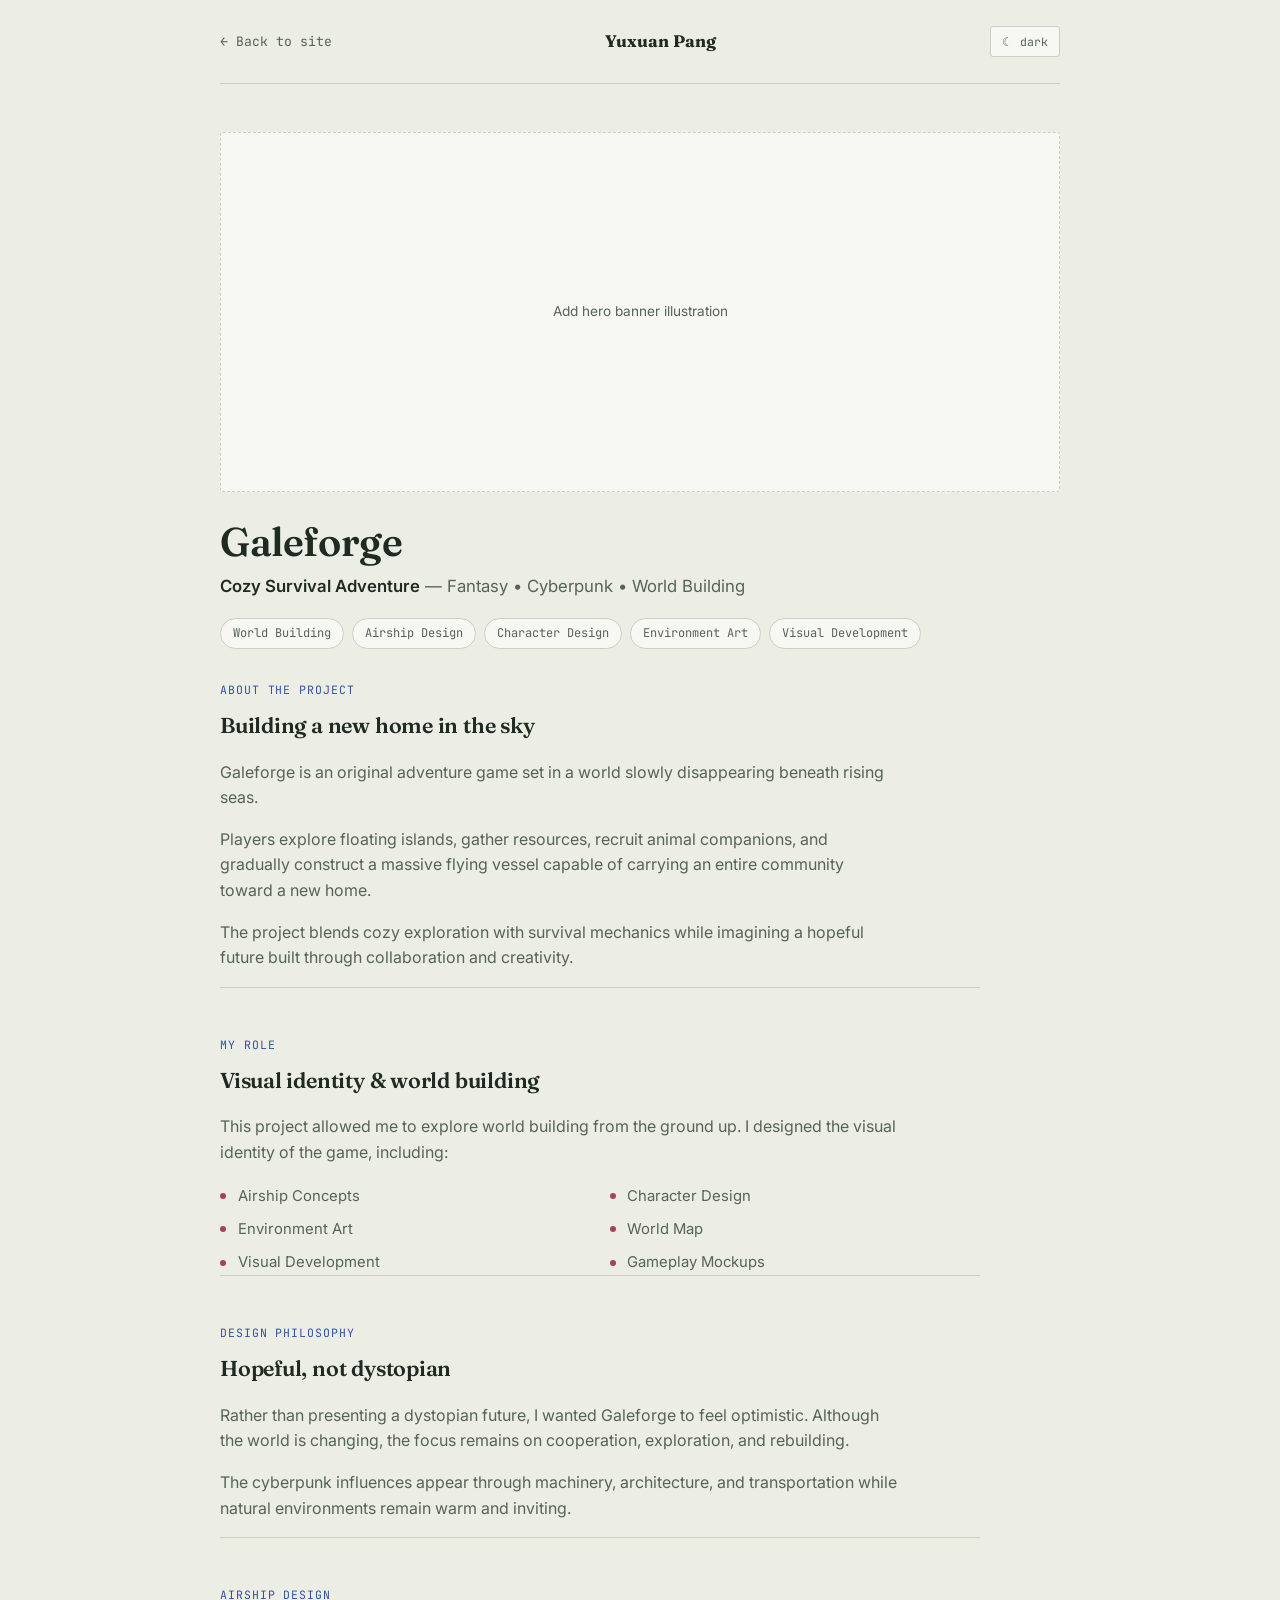
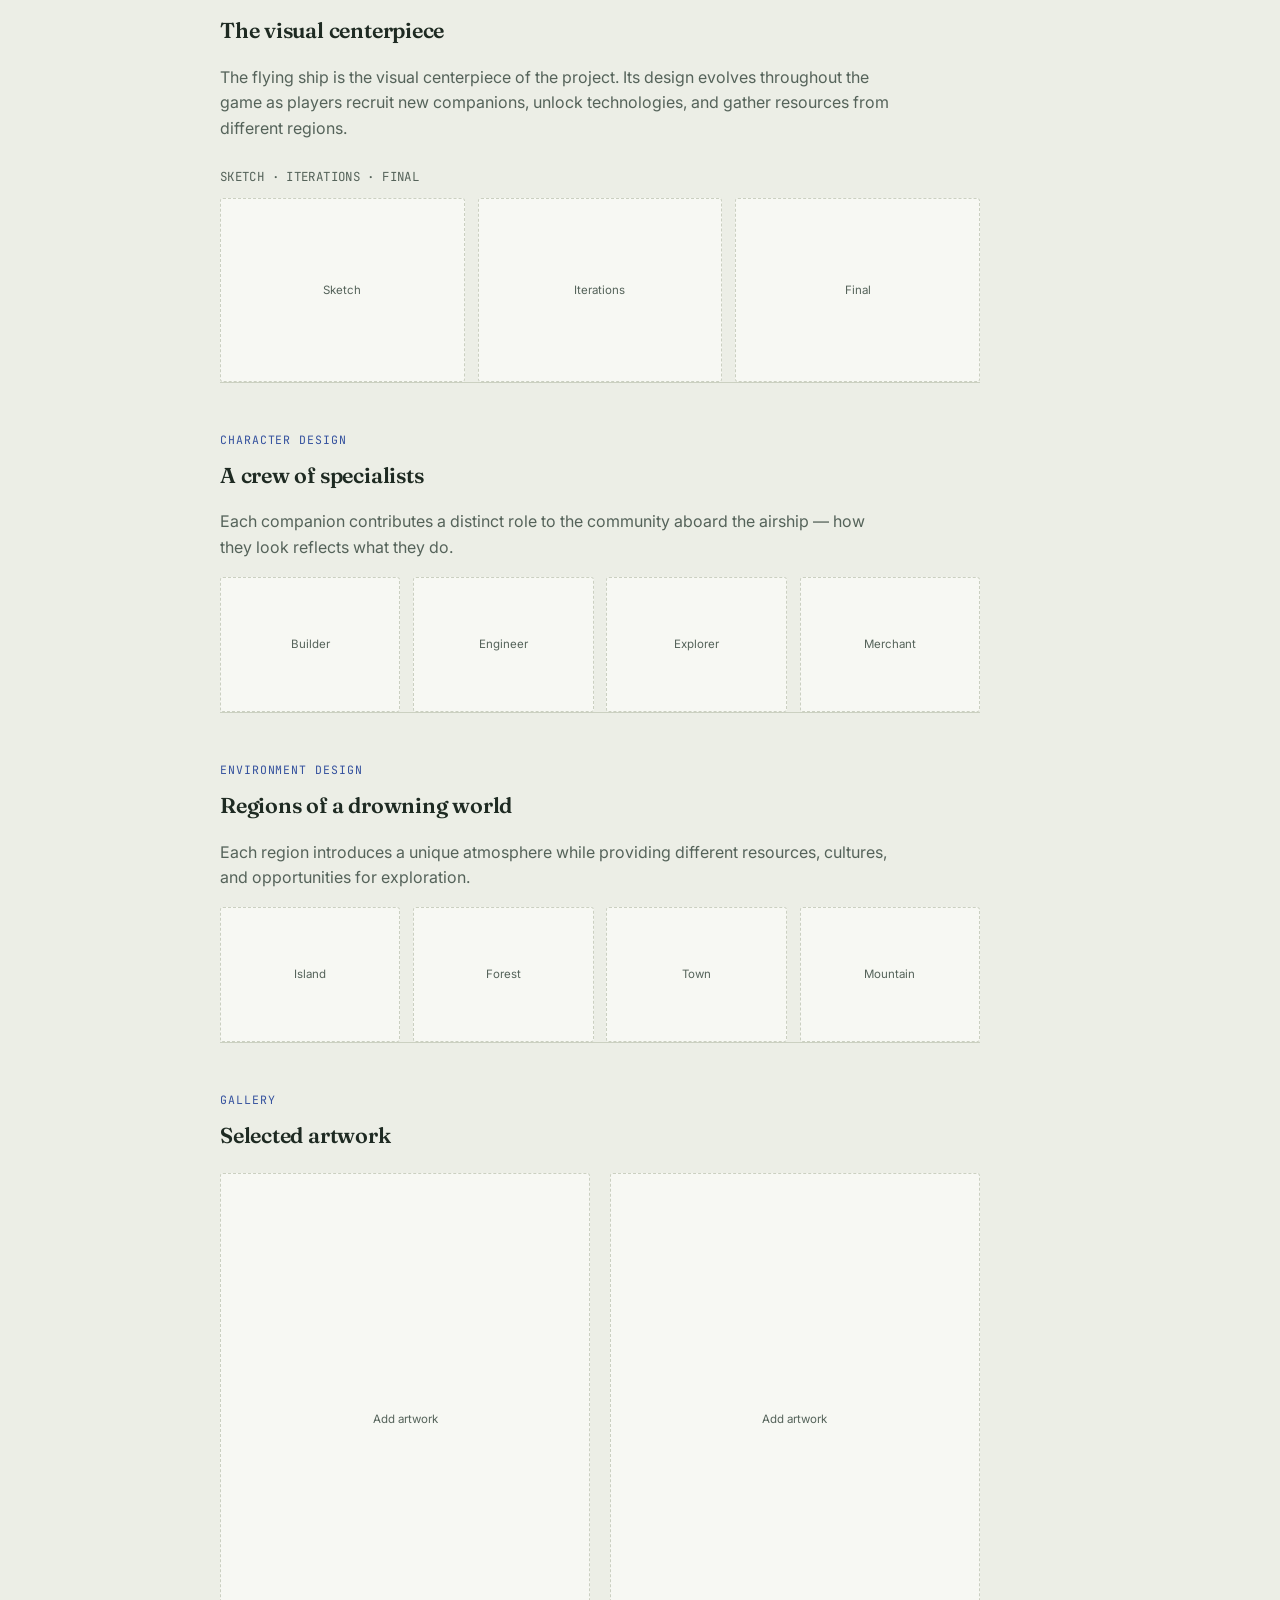
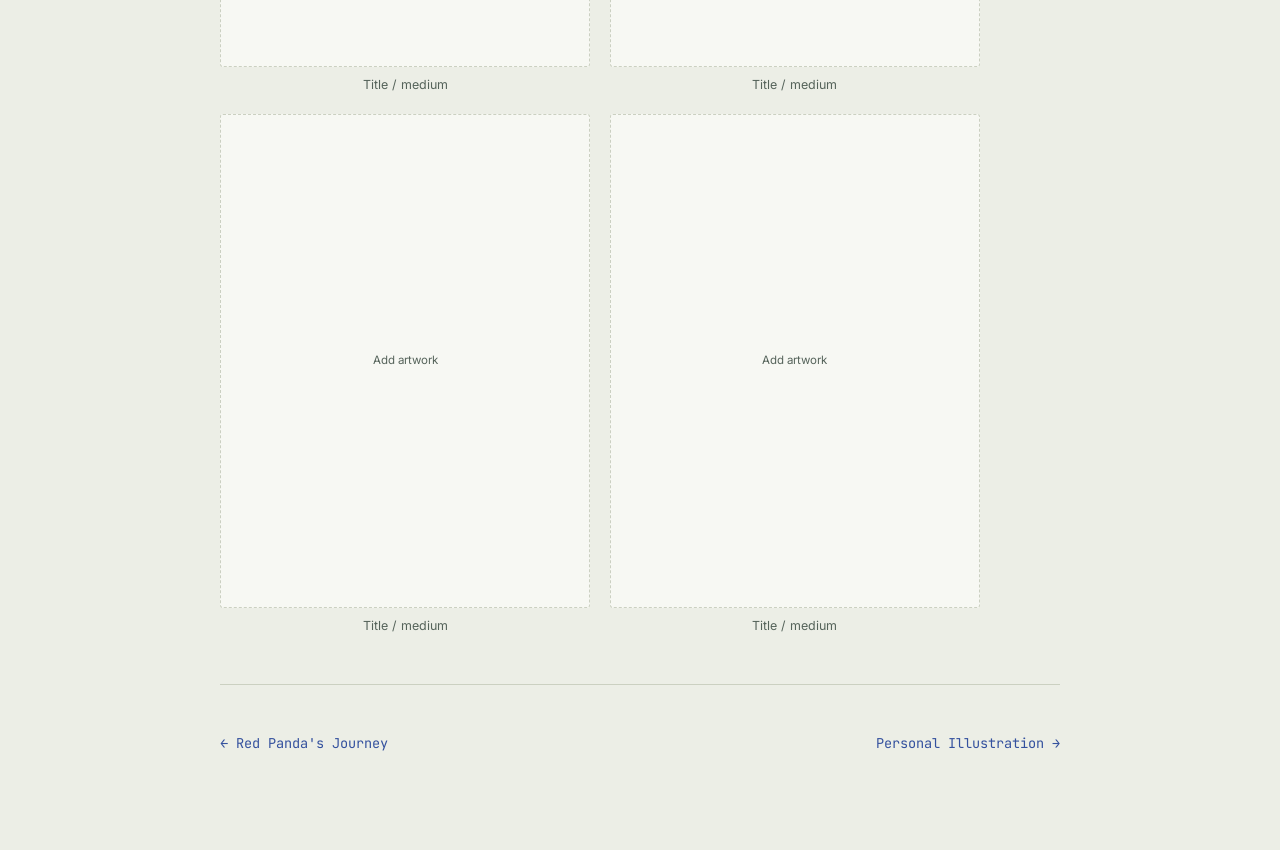
==== portforlio/galeforge.html @ 60095f33 "port" ====
<!DOCTYPE html>
<html lang="en" data-theme="light">
<head>
<meta charset="UTF-8">
<meta name="viewport" content="width=device-width, initial-scale=1.0">
<title>Galeforge — Yuxuan Pang</title>
<meta name="description" content="World building, airship design, and character design for the cozy survival adventure Galeforge.">
<link rel="stylesheet" href="../css/style.css">
<link rel="stylesheet" href="../css/project.css">
</head>
<body>

<div class="project-page">

  <div class="project-topbar">
    <a class="back-link" href="../index.html#illustration">&larr; Back to site</a>
    <span class="name">Yuxuan Pang</span>
    <button class="theme-toggle" id="theme-toggle" aria-label="Toggle color theme">☾ dark</button>
  </div>

  <div class="project-hero-banner">Add hero banner illustration</div>

  <div class="project-hero-title">
    <h1>Galeforge</h1>
    <p class="subtitle"><strong>Cozy Survival Adventure</strong> — Fantasy • Cyberpunk • World Building</p>
    <div class="pill-row">
      <span>World Building</span>
      <span>Airship Design</span>
      <span>Character Design</span>
      <span>Environment Art</span>
      <span>Visual Development</span>
    </div>
  </div>

  <!-- SECTION 1: About -->
  <section class="project-section">
    <span class="eyebrow">About the project</span>
    <h2>Building a new home in the sky</h2>
    <p>Galeforge is an original adventure game set in a world slowly disappearing beneath rising seas.</p>
    <p>Players explore floating islands, gather resources, recruit animal companions, and gradually construct a
      massive flying vessel capable of carrying an entire community toward a new home.</p>
    <p>The project blends cozy exploration with survival mechanics while imagining a hopeful future built through
      collaboration and creativity.</p>
  </section>

  <!-- SECTION 2: My Role -->
  <section class="project-section">
    <span class="eyebrow">My role</span>
    <h2>Visual identity &amp; world building</h2>
    <p>This project allowed me to explore world building from the ground up. I designed the visual identity of
      the game, including:</p>
    <ul class="role-list">
      <li>Airship Concepts</li>
      <li>Character Design</li>
      <li>Environment Art</li>
      <li>World Map</li>
      <li>Visual Development</li>
      <li>Gameplay Mockups</li>
    </ul>
  </section>

  <!-- SECTION 3: Design Philosophy -->
  <section class="project-section">
    <span class="eyebrow">Design philosophy</span>
    <h2>Hopeful, not dystopian</h2>
    <p>Rather than presenting a dystopian future, I wanted Galeforge to feel optimistic. Although the world is
      changing, the focus remains on cooperation, exploration, and rebuilding.</p>
    <p>The cyberpunk influences appear through machinery, architecture, and transportation while natural
      environments remain warm and inviting.</p>
  </section>

  <!-- SECTION 4: Airship Design -->
  <section class="project-section">
    <span class="eyebrow">Airship design</span>
    <h2>The visual centerpiece</h2>
    <p>The flying ship is the visual centerpiece of the project. Its design evolves throughout the game as
      players recruit new companions, unlock technologies, and gather resources from different regions.</p>
    <div class="show-group">
      <span class="show-group-label mono">Sketch · Iterations · Final</span>
      <div class="show-grid cols-3">
        <div class="show-tile">Sketch</div>
        <div class="show-tile">Iterations</div>
        <div class="show-tile">Final</div>
      </div>
    </div>
  </section>

  <!-- SECTION 5: Character Design -->
  <section class="project-section">
    <span class="eyebrow">Character design</span>
    <h2>A crew of specialists</h2>
    <p>Each companion contributes a distinct role to the community aboard the airship — how they look reflects
      what they do.</p>
    <div class="show-grid cols-4">
      <div class="show-tile">Builder</div>
      <div class="show-tile">Engineer</div>
      <div class="show-tile">Explorer</div>
      <div class="show-tile">Merchant</div>
    </div>
  </section>

  <!-- SECTION 6: Environment Design -->
  <section class="project-section">
    <span class="eyebrow">Environment design</span>
    <h2>Regions of a drowning world</h2>
    <p>Each region introduces a unique atmosphere while providing different resources, cultures, and
      opportunities for exploration.</p>
    <div class="show-grid cols-4">
      <div class="show-tile">Island</div>
      <div class="show-tile">Forest</div>
      <div class="show-tile">Town</div>
      <div class="show-tile">Mountain</div>
    </div>
  </section>

  <!-- SECTION 7: Gallery -->
  <section class="project-section">
    <span class="eyebrow">Gallery</span>
    <h2>Selected artwork</h2>
    <div class="gallery-large">
      <figure><div class="show-tile">Add artwork</div><figcaption>Title / medium</figcaption></figure>
      <figure><div class="show-tile">Add artwork</div><figcaption>Title / medium</figcaption></figure>
      <figure><div class="show-tile">Add artwork</div><figcaption>Title / medium</figcaption></figure>
      <figure><div class="show-tile">Add artwork</div><figcaption>Title / medium</figcaption></figure>
    </div>
  </section>

  <div class="project-footer-nav">
    <a href="red-pandas-journey.html">&larr; Red Panda's Journey</a>
    <a href="personal-art.html">Personal Illustration &rarr;</a>
  </div>

</div>

<script src="../js/project.js"></script>
</body>
</html>
---- css/style.css ----
/* =========================================================
   Yuxuan Pang — personal site
   Design: stone/paper palette, indigo (research) + raspberry
   (creative) dual accent, Fraunces display / Inter body / 
   JetBrains Mono utility.
   ========================================================= */

@import url("https://fonts.googleapis.com/css2?family=Fraunces:opsz,wght@9..144,400;9..144,500;9..144,600;9..144,700&family=Inter:wght@400;500;600&family=JetBrains+Mono:wght@400;500&display=swap");

:root {
  --bg: #eceee6;
  --paper: #f7f8f3;
  --line: #cbd0c1;
  --ink: #1e2a22;
  --ink-soft: #55635a;
  --accent-research: #34519e;
  --accent-creative: #a83f5b;
  --radius: 3px;
  --sidebar-w: 250px;
  --maxw: 760px;
}

[data-theme="dark"] {
  --bg: #14181f;
  --paper: #1a1f26;
  --line: #2c3239;
  --ink: #e9ebe3;
  --ink-soft: #a3ab9f;
  --accent-research: #7c97de;
  --accent-creative: #e68ca3;
}

* {
  box-sizing: border-box;
}

html {
  scroll-behavior: smooth;
}

body {
  margin: 0;
  background: var(--bg);
  color: var(--ink);
  font-family:
    "Inter",
    -apple-system,
    BlinkMacSystemFont,
    sans-serif;
  font-size: 16px;
  line-height: 1.6;
  -webkit-font-smoothing: antialiased;
}

h1,
h2,
h3 {
  font-family: "Fraunces", Georgia, serif;
  font-weight: 600;
  letter-spacing: -0.01em;
  color: var(--ink);
  margin: 0 0 0.4em;
}

a {
  color: var(--accent-research);
  text-decoration: none;
}
a:hover {
  text-decoration: underline;
}
a:focus-visible,
button:focus-visible {
  outline: 2px solid var(--accent-research);
  outline-offset: 2px;
}

.mono {
  font-family: "JetBrains Mono", monospace;
  font-size: 0.78rem;
  letter-spacing: 0.03em;
  text-transform: uppercase;
  color: var(--ink-soft);
}

/* ---------- layout shell ---------- */
.shell {
  display: flex;
  min-height: 100vh;
  max-width: 1200px;
  margin: 0 auto;
}

.sidebar {
  width: var(--sidebar-w);
  flex-shrink: 0;
  padding: 3rem 1.75rem;
  position: sticky;
  top: 0;
  height: 100vh;
  display: flex;
  flex-direction: column;
  justify-content: space-between;
  border-right: 1px solid var(--line);
}

.sidebar-top .name {
  font-family: "Fraunces", serif;
  font-size: 1.35rem;
  font-weight: 700;
  margin-bottom: 0.15rem;
}

.sidebar-top .role {
  font-size: 0.85rem;
  color: var(--ink-soft);
  margin-bottom: 2.2rem;
}

.sidebar nav {
  display: flex;
  flex-direction: column;
  gap: 0.65rem;
}

.sidebar nav a {
  color: var(--ink-soft);
  font-size: 0.92rem;
  padding: 0.15rem 0;
  border-left: 2px solid transparent;
  padding-left: 0.7rem;
  transition:
    color 0.15s,
    border-color 0.15s;
}

.sidebar nav a:hover,
.sidebar nav a.active {
  color: var(--ink);
  border-left-color: var(--accent-research);
  text-decoration: none;
}

.sidebar-bottom {
  display: flex;
  flex-direction: column;
  gap: 0.9rem;
}

.theme-toggle {
  background: var(--paper);
  border: 1px solid var(--line);
  color: var(--ink-soft);
  font-family: "JetBrains Mono", monospace;
  font-size: 0.72rem;
  padding: 0.45rem 0.7rem;
  border-radius: var(--radius);
  cursor: pointer;
  width: fit-content;
}
.theme-toggle:hover {
  color: var(--ink);
  border-color: var(--ink-soft);
}

.socials {
  display: flex;
  gap: 0.9rem;
  font-size: 0.8rem;
}

/* ---------- main content ---------- */
main {
  flex: 1;
  min-width: 0;
  padding: 3rem 3rem 6rem;
}

section {
  max-width: var(--maxw);
  padding-top: 3.5rem;
  scroll-margin-top: 2rem;
}
section:first-of-type {
  padding-top: 0;
}

.eyebrow {
  font-family: "JetBrains Mono", monospace;
  font-size: 0.72rem;
  letter-spacing: 0.08em;
  text-transform: uppercase;
  color: var(--accent-research);
  margin-bottom: 0.6rem;
  display: block;
}
section#illustration .eyebrow,
section#projects .eyebrow {
  color: var(--accent-creative);
}

h2 {
  font-size: 1.5rem;
  margin-bottom: 1rem;
}

p {
  color: var(--ink-soft);
  margin: 0 0 1rem;
}

hr.divider {
  border: none;
  border-top: 1px solid var(--line);
  margin: 0 0 3rem;
}

/* ---------- hero ---------- */
.hero {
  display: flex;
  align-items: center;
  gap: 2.5rem;
  padding-bottom: 2.5rem;
}

.hero-text h1 {
  font-size: 2.3rem;
  line-height: 1.15;
  margin-bottom: 0.7rem;
}

.hero-text .lede {
  font-size: 1.05rem;
  max-width: 46ch;
}

.hero-cta {
  display: flex;
  gap: 0.8rem;
  margin-top: 1.4rem;
  flex-wrap: wrap;
}

.btn {
  font-family: "JetBrains Mono", monospace;
  font-size: 0.8rem;
  padding: 0.6rem 1rem;
  border-radius: var(--radius);
  border: 1px solid var(--line);
  color: var(--ink);
  background: var(--paper);
  transition:
    border-color 0.15s,
    transform 0.15s;
}
.btn:hover {
  border-color: var(--accent-research);
  text-decoration: none;
  transform: translateY(-1px);
}
.btn.primary {
  background: var(--ink);
  color: var(--bg);
  border-color: var(--ink);
}
.btn.primary:hover {
  background: var(--accent-research);
  border-color: var(--accent-research);
}

.morph-wrap {
  flex-shrink: 0;
  width: 160px;
  height: 160px;
}
.morph-wrap svg {
  width: 100%;
  height: 100%;
}

/* ---------- timeline (experience) ---------- */
.timeline-item {
  display: grid;
  grid-template-columns: 130px 1fr;
  gap: 1.2rem;
  margin-bottom: 1.8rem;
}
.timeline-item .when {
  font-family: "JetBrains Mono", monospace;
  font-size: 0.72rem;
  color: var(--ink-soft);
  padding-top: 0.2rem;
}
.timeline-item h3 {
  font-size: 1.02rem;
  margin-bottom: 0.15rem;
}
.timeline-item .org {
  font-size: 0.88rem;
  color: var(--accent-research);
  margin-bottom: 0.5rem;
  display: block;
}
.timeline-item ul {
  margin: 0;
  padding-left: 1.1rem;
  color: var(--ink-soft);
  font-size: 0.93rem;
}
.timeline-item li {
  margin-bottom: 0.3rem;
}

@media (max-width: 640px) {
  .timeline-item {
    grid-template-columns: 1fr;
    gap: 0.2rem;
  }
}

/* ---------- cards (research / projects) ---------- */
.card {
  background: var(--paper);
  border: 1px solid var(--line);
  border-radius: var(--radius);
  padding: 1.5rem 1.6rem;
  margin-bottom: 1.5rem;
}
.card h3 {
  font-size: 1.08rem;
  margin-bottom: 0.2rem;
}
.card .tag-row {
  margin-bottom: 0.7rem;
}
.card .tag-row .mono {
  margin-right: 0.6rem;
}
.card ul {
  margin: 0.6rem 0 0;
  padding-left: 1.1rem;
  color: var(--ink-soft);
  font-size: 0.93rem;
}
.card li {
  margin-bottom: 0.3rem;
}
.card .media-slot {
  margin-top: 1rem;
  border: 1px dashed var(--line);
  border-radius: var(--radius);
  padding: 1.4rem;
  text-align: center;
  color: var(--ink-soft);
  font-size: 0.82rem;
  background: var(--bg);
}

/* ---------- illustration gallery ---------- */
.gallery {
  display: grid;
  grid-template-columns: repeat(3, 1fr);
  gap: 0.9rem;
}
.gallery-tile {
  aspect-ratio: 1;
  border: 1px dashed var(--line);
  border-radius: var(--radius);
  display: flex;
  align-items: center;
  justify-content: center;
  color: var(--ink-soft);
  font-size: 0.72rem;
  text-align: center;
  padding: 0.6rem;
  background: var(--paper);
}
@media (max-width: 640px) {
  .gallery {
    grid-template-columns: repeat(2, 1fr);
  }
}

/* ---------- skills ---------- */
.skill-group {
  margin-bottom: 1.2rem;
}
.skill-group .mono {
  display: block;
  margin-bottom: 0.5rem;
}
.tag-list {
  display: flex;
  flex-wrap: wrap;
  gap: 0.5rem;
}
.tag-list span {
  font-size: 0.82rem;
  padding: 0.3rem 0.65rem;
  border: 1px solid var(--line);
  border-radius: 20px;
  color: var(--ink-soft);
}

/* ---------- footer / contact ---------- */
footer.contact {
  border-top: 1px solid var(--line);
  margin-top: 4rem;
  padding-top: 2rem;
  font-size: 0.85rem;
  color: var(--ink-soft);
}
footer.contact a {
  color: var(--ink);
}

/* ---------- mobile topbar ---------- */
.topbar {
  display: none;
}

@media (max-width: 900px) {
  .shell {
    flex-direction: column;
  }
  .sidebar {
    position: static;
    height: auto;
    width: 100%;
    border-right: none;
    border-bottom: 1px solid var(--line);
    flex-direction: row;
    align-items: center;
    justify-content: space-between;
    padding: 1.2rem 1.5rem;
  }
  .sidebar-top {
    display: flex;
    align-items: center;
    gap: 1rem;
  }
  .sidebar-top .role {
    display: none;
  }
  .sidebar nav {
    flex-direction: row;
    gap: 1rem;
    overflow-x: auto;
    -webkit-overflow-scrolling: touch;
  }
  .sidebar nav a {
    padding-left: 0;
    border-left: none;
    border-bottom: 2px solid transparent;
    white-space: nowrap;
  }
  .sidebar nav a:hover,
  .sidebar nav a.active {
    border-left-color: transparent;
    border-bottom-color: var(--accent-research);
  }
  .sidebar-bottom {
    flex-direction: row;
    align-items: center;
  }
  main {
    padding: 2rem 1.4rem 4rem;
  }
  .hero {
    flex-direction: column-reverse;
    text-align: left;
  }
  .gallery {
    grid-template-columns: repeat(2, 1fr);
  }
}

.watch-link {
  display: inline-flex;
  align-items: center;
  gap: 0.55rem;
  margin-top: 0.9rem;
  font-family: "JetBrains Mono", monospace;
  font-size: 0.82rem;
  color: var(--ink);
  padding: 0.55rem 0.95rem;
  border: 1px solid var(--line);
  border-radius: var(--radius);
  background: var(--bg);
  transition:
    border-color 0.15s,
    transform 0.15s;
}
.watch-link:hover {
  border-color: var(--accent-creative);
  text-decoration: none;
  transform: translateY(-1px);
}
.watch-icon {
  display: inline-flex;
  align-items: center;
  justify-content: center;
  width: 1.3em;
  height: 1.3em;
  border-radius: 50%;
  background: var(--accent-creative);
  color: var(--paper);
  font-size: 0.65em;
  padding-left: 1px;
}

.morph-group {
  margin-top: 1.4rem;
  padding-top: 1.1rem;
  border-top: 1px dashed var(--line);
}
.morph-group:first-of-type {
  border-top: none;
  margin-top: 1.6rem;
}
.morph-label {
  display: block;
  margin-bottom: 0.6rem;
}
.morph-grid {
  display: grid;
  grid-template-columns: repeat(4, 1fr);
  gap: 0.6rem;
  min-width: 0;
}
.morph-grid video {
  display: block;
  width: 100%;
  max-width: 100%;
  min-width: 0;
  aspect-ratio: 1;
  object-fit: cover;
  background: var(--bg);
  border: 1px solid var(--line);
  border-radius: var(--radius);
}
@media (max-width: 640px) {
  .morph-grid {
    grid-template-columns: repeat(2, 1fr);
  }
}

.repo-link {
  display: inline-flex;
  align-items: center;
  gap: 0.55rem;
  margin: 0.9rem 0 0.4rem;
  font-family: "JetBrains Mono", monospace;
  font-size: 0.82rem;
  color: var(--ink);
  padding: 0.55rem 0.95rem;
  border: 1px solid var(--line);
  border-radius: var(--radius);
  background: var(--bg);
  transition:
    border-color 0.15s,
    transform 0.15s;
}
.repo-link:hover {
  border-color: var(--accent-research);
  text-decoration: none;
  transform: translateY(-1px);
}
.repo-icon {
  display: inline-flex;
  align-items: center;
  justify-content: center;
  width: 1.3em;
  height: 1.3em;
  border-radius: 50%;
  background: var(--accent-research);
  color: var(--paper);
  font-size: 0.7em;
}
---- css/project.css ----
/* =========================================================
   Project sub-page styles (Illustration → individual projects)
   Extends style.css — include both on these pages.
   ========================================================= */

.project-page {
  max-width: 920px;
  margin: 0 auto;
  padding: 0 2.5rem 6rem;
}

/* ---------- topbar ---------- */
.project-topbar {
  display: flex;
  align-items: center;
  justify-content: space-between;
  padding: 1.6rem 0;
  border-bottom: 1px solid var(--line);
  margin-bottom: 3rem;
}
.project-topbar .back-link {
  font-family: "JetBrains Mono", monospace;
  font-size: 0.82rem;
  color: var(--ink-soft);
}
.project-topbar .back-link:hover {
  color: var(--ink);
  text-decoration: none;
}
.project-topbar .name {
  font-family: "Fraunces", serif;
  font-weight: 700;
  font-size: 1.05rem;
  color: var(--ink);
}

/* ---------- hero ---------- */
.project-hero-banner {
  aspect-ratio: 21/9;
  border: 1px dashed var(--line);
  border-radius: var(--radius);
  background: var(--paper);
  display: flex;
  align-items: center;
  justify-content: center;
  color: var(--ink-soft);
  font-size: 0.85rem;
  text-align: center;
  padding: 1rem;
  margin-bottom: 1.8rem;
  overflow: hidden;
}
.project-hero-banner img,
.project-hero-banner video {
  width: 100%;
  height: 100%;
  object-fit: cover;
}

.project-hero-title {
  margin-bottom: 2rem;
}
.project-hero-title h1 {
  font-size: 2.5rem;
  line-height: 1.12;
  margin-bottom: 0.5rem;
}
.project-hero-title .subtitle {
  font-size: 1.05rem;
  color: var(--ink-soft);
  margin-bottom: 1.1rem;
}
.project-hero-title .subtitle strong {
  color: var(--ink);
  font-weight: 600;
}

.pill-row {
  display: flex;
  flex-wrap: wrap;
  gap: 0.5rem;
}
.pill-row span {
  font-family: "JetBrains Mono", monospace;
  font-size: 0.75rem;
  padding: 0.32rem 0.75rem;
  border: 1px solid var(--line);
  border-radius: 20px;
  color: var(--ink-soft);
  background: var(--paper);
}

/* ---------- sections ---------- */
.project-section {
  padding-top: 3rem;
  border-top: 1px solid var(--line);
  scroll-margin-top: 2rem;
}
.project-section:first-of-type {
  border-top: none;
}
.project-section h2 {
  font-size: 1.35rem;
}
.project-section > p {
  max-width: 68ch;
}

/* ---------- role list ---------- */
.role-list {
  list-style: none;
  margin: 1.2rem 0 0;
  padding: 0;
  display: grid;
  grid-template-columns: repeat(2, 1fr);
  gap: 0.6rem 1.2rem;
}
.role-list li {
  font-size: 0.93rem;
  color: var(--ink-soft);
  padding-left: 1.1rem;
  position: relative;
}
.role-list li::before {
  content: "";
  position: absolute;
  left: 0;
  top: 0.55em;
  width: 6px;
  height: 6px;
  border-radius: 50%;
  background: var(--accent-creative);
}
@media (max-width: 640px) {
  .role-list { grid-template-columns: 1fr; }
}

/* ---------- labeled show-groups (Character / Environment / UI) ---------- */
.show-group {
  margin-top: 2rem;
}
.show-group:first-of-type {
  margin-top: 1.6rem;
}
.show-group-label {
  display: block;
  margin-bottom: 0.7rem;
}
.show-grid {
  display: grid;
  grid-template-columns: repeat(3, 1fr);
  gap: 0.8rem;
  min-width: 0;
}
.show-grid.cols-2 { grid-template-columns: repeat(2, 1fr); }
.show-grid.cols-4 { grid-template-columns: repeat(4, 1fr); }

.show-tile {
  aspect-ratio: 4/3;
  border: 1px dashed var(--line);
  border-radius: var(--radius);
  background: var(--paper);
  display: flex;
  align-items: center;
  justify-content: center;
  color: var(--ink-soft);
  font-size: 0.72rem;
  text-align: center;
  padding: 0.6rem;
  overflow: hidden;
  min-width: 0;
}
.show-tile img,
.show-tile video {
  width: 100%;
  height: 100%;
  object-fit: cover;
  display: block;
}
.show-tile .caption {
  position: static;
}
@media (max-width: 640px) {
  .show-grid,
  .show-grid.cols-2,
  .show-grid.cols-4 { grid-template-columns: repeat(2, 1fr); }
}

/* ---------- large gallery (final section) ---------- */
.gallery-large {
  display: grid;
  grid-template-columns: repeat(2, 1fr);
  gap: 1.2rem;
  margin-top: 1.2rem;
}
.gallery-large figure {
  margin: 0;
}
.gallery-large .show-tile {
  aspect-ratio: 3/4;
  margin-bottom: 0.5rem;
}
.gallery-large figcaption {
  font-size: 0.78rem;
  color: var(--ink-soft);
  text-align: center;
}
@media (max-width: 640px) {
  .gallery-large { grid-template-columns: 1fr; }
}

/* ---------- project footer nav (prev/next project) ---------- */
.project-footer-nav {
  display: flex;
  justify-content: space-between;
  padding-top: 3rem;
  margin-top: 3rem;
  border-top: 1px solid var(--line);
  font-family: "JetBrains Mono", monospace;
  font-size: 0.85rem;
}
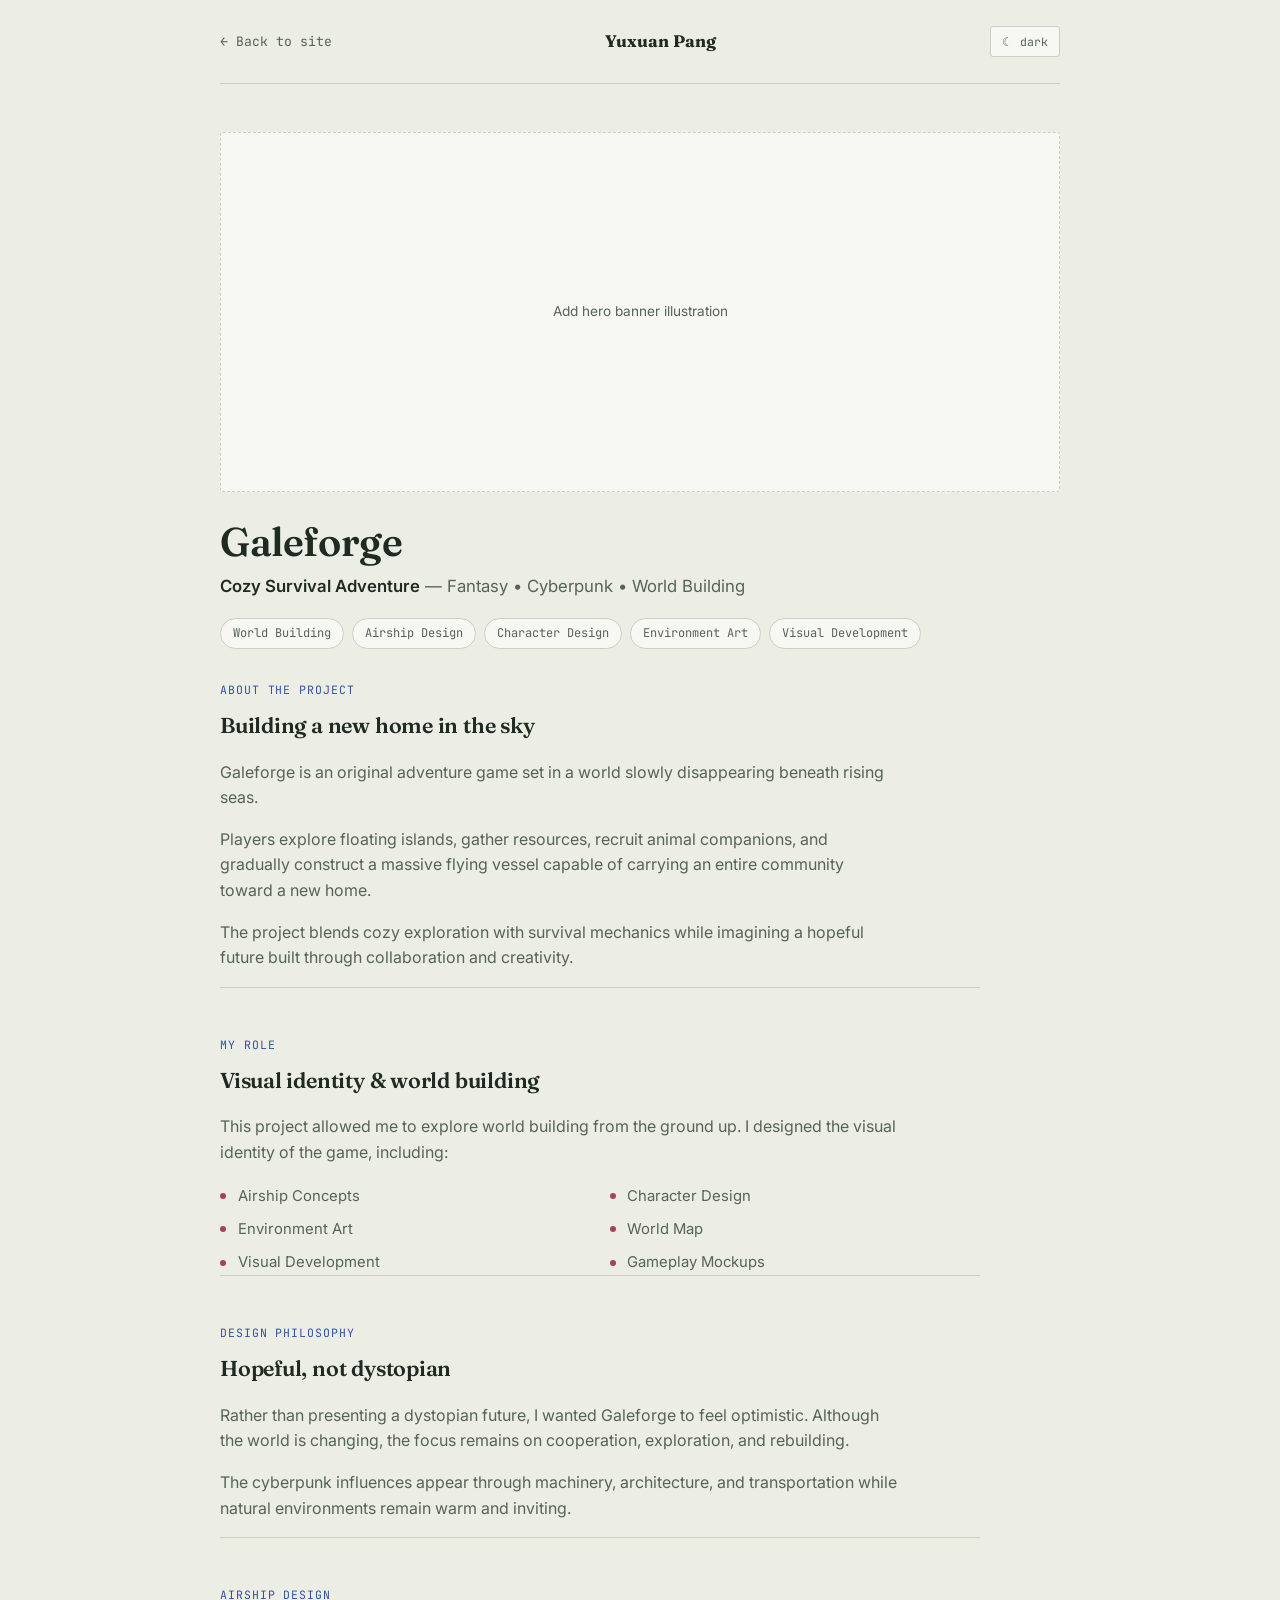
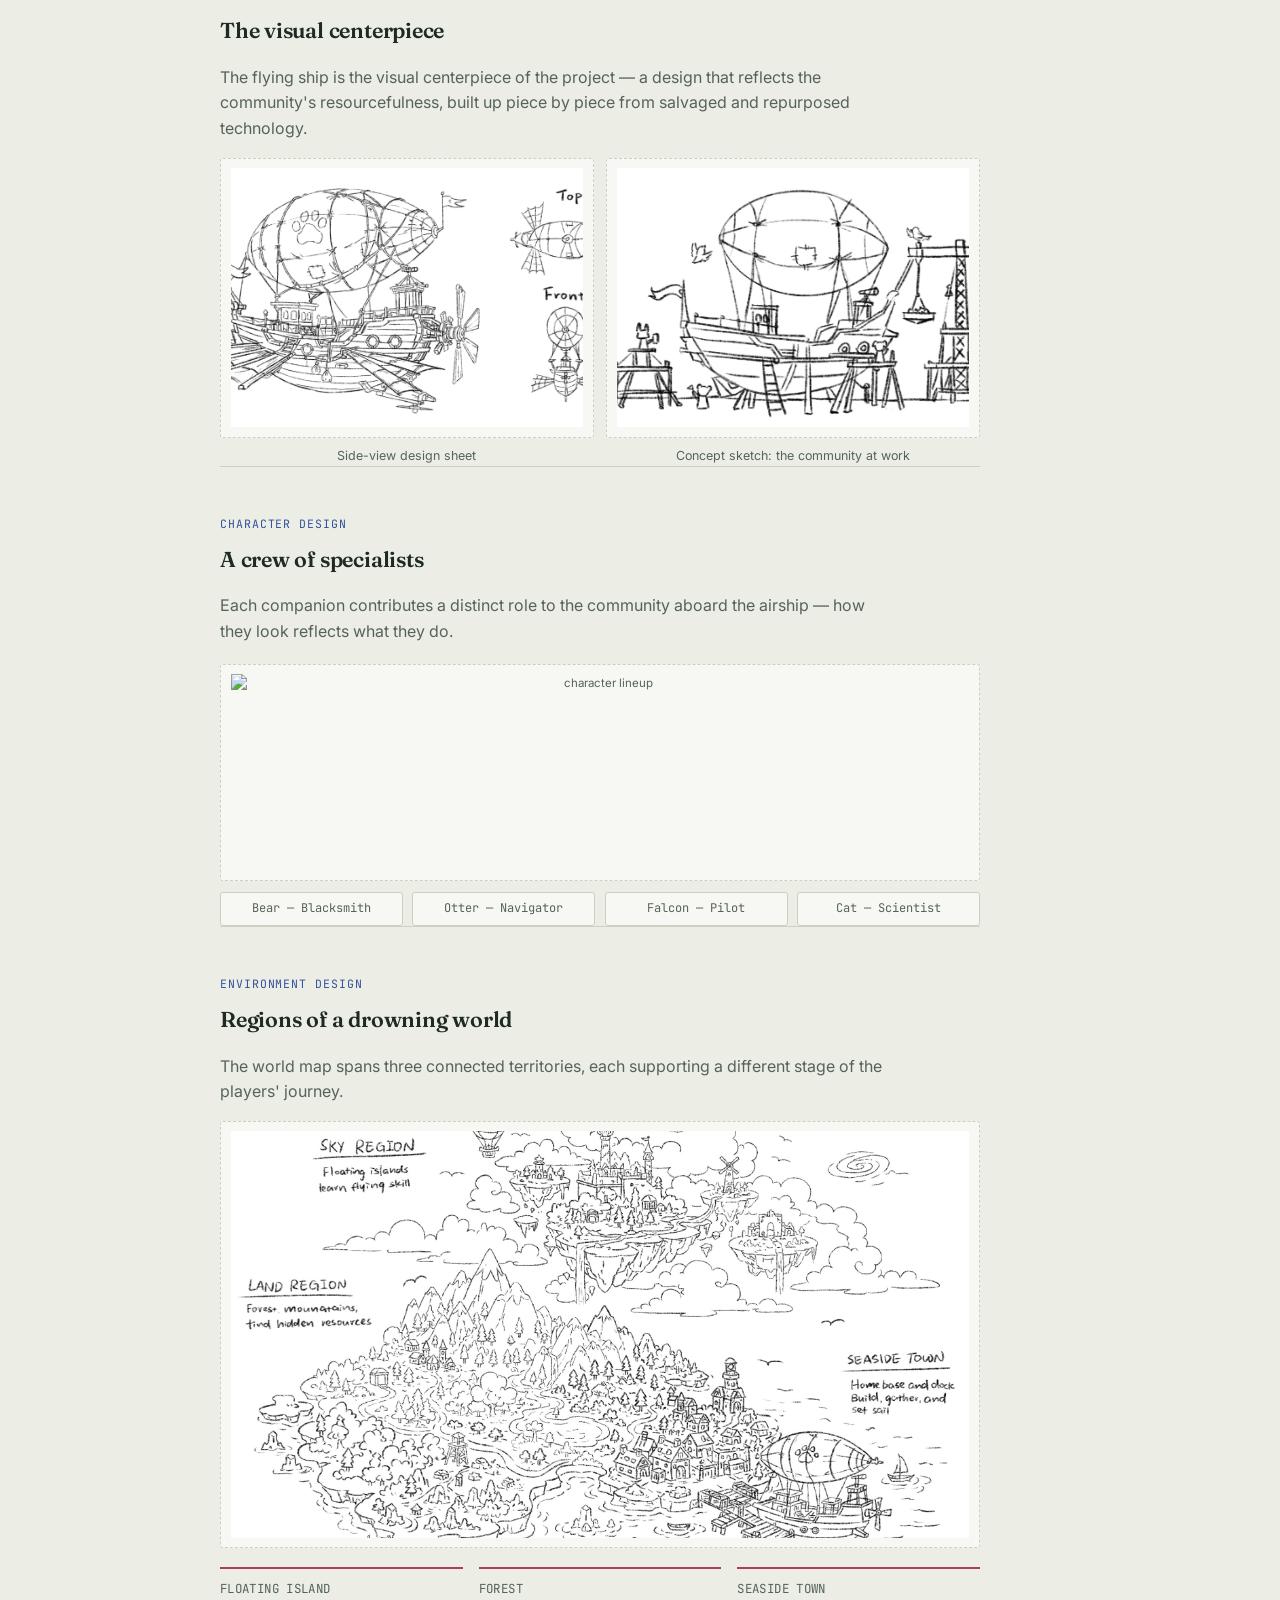
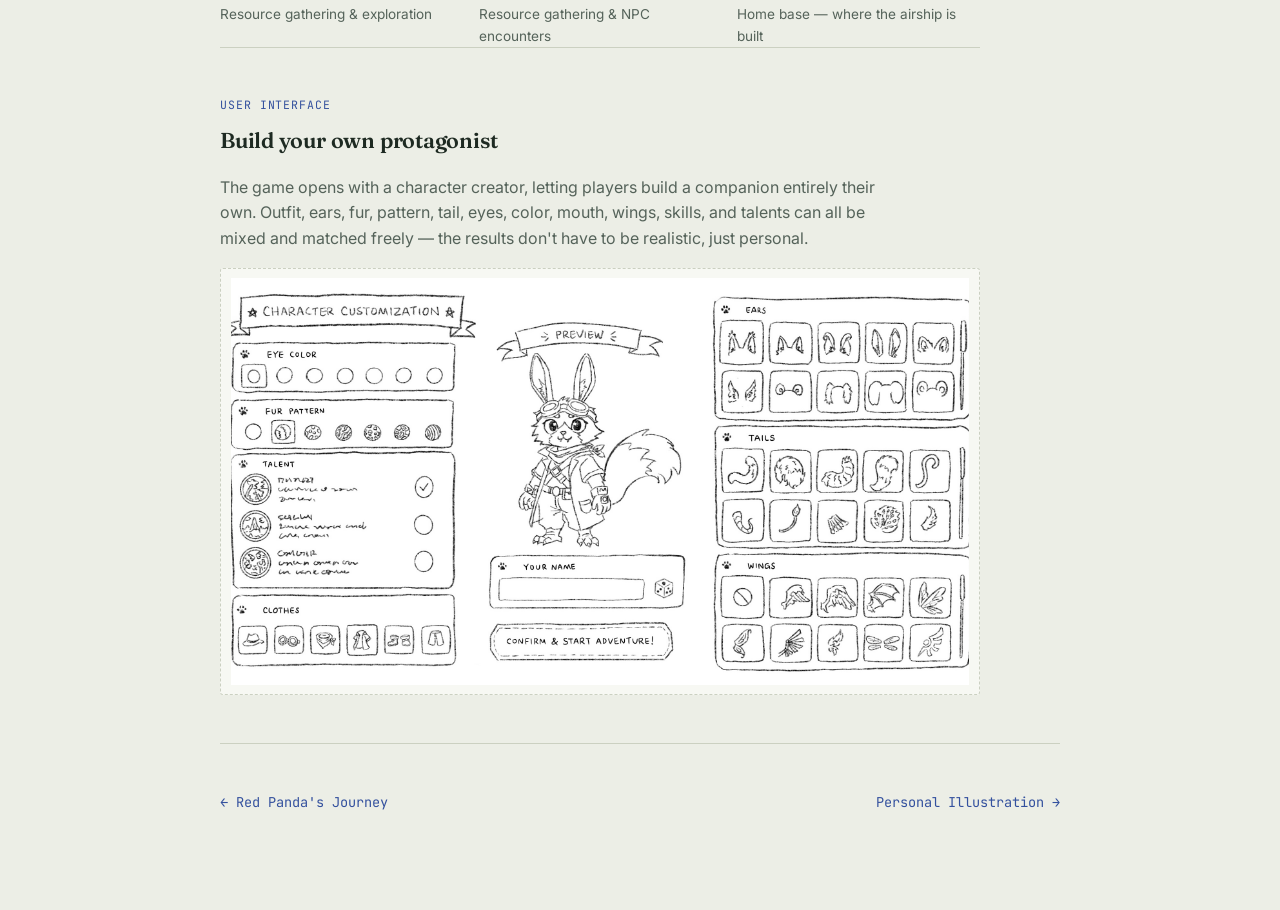
==== commit 71f7a6f9: "gale" ====
--- a/portforlio/galeforge.html
+++ b/portforlio/galeforge.html
@@ -1,137 +1,207 @@
-<!DOCTYPE html>
+<!doctype html>
 <html lang="en" data-theme="light">
-<head>
-<meta charset="UTF-8">
-<meta name="viewport" content="width=device-width, initial-scale=1.0">
-<title>Galeforge — Yuxuan Pang</title>
-<meta name="description" content="World building, airship design, and character design for the cozy survival adventure Galeforge.">
-<link rel="stylesheet" href="../css/style.css">
-<link rel="stylesheet" href="../css/project.css">
-</head>
-<body>
-
-<div class="project-page">
-
-  <div class="project-topbar">
-    <a class="back-link" href="../index.html#illustration">&larr; Back to site</a>
-    <span class="name">Yuxuan Pang</span>
-    <button class="theme-toggle" id="theme-toggle" aria-label="Toggle color theme">☾ dark</button>
-  </div>
-
-  <div class="project-hero-banner">Add hero banner illustration</div>
-
-  <div class="project-hero-title">
-    <h1>Galeforge</h1>
-    <p class="subtitle"><strong>Cozy Survival Adventure</strong> — Fantasy • Cyberpunk • World Building</p>
-    <div class="pill-row">
-      <span>World Building</span>
-      <span>Airship Design</span>
-      <span>Character Design</span>
-      <span>Environment Art</span>
-      <span>Visual Development</span>
-    </div>
-  </div>
-
-  <!-- SECTION 1: About -->
-  <section class="project-section">
-    <span class="eyebrow">About the project</span>
-    <h2>Building a new home in the sky</h2>
-    <p>Galeforge is an original adventure game set in a world slowly disappearing beneath rising seas.</p>
-    <p>Players explore floating islands, gather resources, recruit animal companions, and gradually construct a
-      massive flying vessel capable of carrying an entire community toward a new home.</p>
-    <p>The project blends cozy exploration with survival mechanics while imagining a hopeful future built through
-      collaboration and creativity.</p>
-  </section>
-
-  <!-- SECTION 2: My Role -->
-  <section class="project-section">
-    <span class="eyebrow">My role</span>
-    <h2>Visual identity &amp; world building</h2>
-    <p>This project allowed me to explore world building from the ground up. I designed the visual identity of
-      the game, including:</p>
-    <ul class="role-list">
-      <li>Airship Concepts</li>
-      <li>Character Design</li>
-      <li>Environment Art</li>
-      <li>World Map</li>
-      <li>Visual Development</li>
-      <li>Gameplay Mockups</li>
-    </ul>
-  </section>
-
-  <!-- SECTION 3: Design Philosophy -->
-  <section class="project-section">
-    <span class="eyebrow">Design philosophy</span>
-    <h2>Hopeful, not dystopian</h2>
-    <p>Rather than presenting a dystopian future, I wanted Galeforge to feel optimistic. Although the world is
-      changing, the focus remains on cooperation, exploration, and rebuilding.</p>
-    <p>The cyberpunk influences appear through machinery, architecture, and transportation while natural
-      environments remain warm and inviting.</p>
-  </section>
-
-  <!-- SECTION 4: Airship Design -->
-  <section class="project-section">
-    <span class="eyebrow">Airship design</span>
-    <h2>The visual centerpiece</h2>
-    <p>The flying ship is the visual centerpiece of the project. Its design evolves throughout the game as
-      players recruit new companions, unlock technologies, and gather resources from different regions.</p>
-    <div class="show-group">
-      <span class="show-group-label mono">Sketch · Iterations · Final</span>
-      <div class="show-grid cols-3">
-        <div class="show-tile">Sketch</div>
-        <div class="show-tile">Iterations</div>
-        <div class="show-tile">Final</div>
+  <head>
+    <meta charset="UTF-8" />
+    <meta name="viewport" content="width=device-width, initial-scale=1.0" />
+    <title>Galeforge — Yuxuan Pang</title>
+    <meta
+      name="description"
+      content="World building, airship design, and character design for the cozy survival adventure Galeforge."
+    />
+    <link rel="stylesheet" href="../css/style.css" />
+    <link rel="stylesheet" href="../css/project.css" />
+  </head>
+  <body>
+    <div class="project-page">
+      <div class="project-topbar">
+        <a class="back-link" href="../index.html#illustration"
+          >&larr; Back to site</a
+        >
+        <span class="name">Yuxuan Pang</span>
+        <button
+          class="theme-toggle"
+          id="theme-toggle"
+          aria-label="Toggle color theme"
+        >
+          ☾ dark
+        </button>
+      </div>
+
+      <div class="project-hero-banner">Add hero banner illustration</div>
+
+      <div class="project-hero-title">
+        <h1>Galeforge</h1>
+        <p class="subtitle">
+          <strong>Cozy Survival Adventure</strong> — Fantasy • Cyberpunk • World
+          Building
+        </p>
+        <div class="pill-row">
+          <span>World Building</span>
+          <span>Airship Design</span>
+          <span>Character Design</span>
+          <span>Environment Art</span>
+          <span>Visual Development</span>
+        </div>
+      </div>
+
+      <!-- SECTION 1: About -->
+      <section class="project-section">
+        <span class="eyebrow">About the project</span>
+        <h2>Building a new home in the sky</h2>
+        <p>
+          Galeforge is an original adventure game set in a world slowly
+          disappearing beneath rising seas.
+        </p>
+        <p>
+          Players explore floating islands, gather resources, recruit animal
+          companions, and gradually construct a massive flying vessel capable of
+          carrying an entire community toward a new home.
+        </p>
+        <p>
+          The project blends cozy exploration with survival mechanics while
+          imagining a hopeful future built through collaboration and creativity.
+        </p>
+      </section>
+
+      <!-- SECTION 2: My Role -->
+      <section class="project-section">
+        <span class="eyebrow">My role</span>
+        <h2>Visual identity &amp; world building</h2>
+        <p>
+          This project allowed me to explore world building from the ground up.
+          I designed the visual identity of the game, including:
+        </p>
+        <ul class="role-list">
+          <li>Airship Concepts</li>
+          <li>Character Design</li>
+          <li>Environment Art</li>
+          <li>World Map</li>
+          <li>Visual Development</li>
+          <li>Gameplay Mockups</li>
+        </ul>
+      </section>
+
+      <!-- SECTION 3: Design Philosophy -->
+      <section class="project-section">
+        <span class="eyebrow">Design philosophy</span>
+        <h2>Hopeful, not dystopian</h2>
+        <p>
+          Rather than presenting a dystopian future, I wanted Galeforge to feel
+          optimistic. Although the world is changing, the focus remains on
+          cooperation, exploration, and rebuilding.
+        </p>
+        <p>
+          The cyberpunk influences appear through machinery, architecture, and
+          transportation while natural environments remain warm and inviting.
+        </p>
+      </section>
+
+      <!-- SECTION 4: Airship Design -->
+      <section class="project-section">
+        <span class="eyebrow">Airship design</span>
+        <h2>The visual centerpiece</h2>
+        <p>
+          The flying ship is the visual centerpiece of the project — a design
+          that reflects the community's resourcefulness, built up piece by piece
+          from salvaged and repurposed technology.
+        </p>
+        <div class="show-grid cols-2">
+          <figure>
+            <div class="show-tile wide-4-3">
+              <img
+                src="../assets/illustration/galeforge/3.jpg"
+                alt="Airship side-view design sheet"
+              />
+            </div>
+            <figcaption class="tile-caption">Side-view design sheet</figcaption>
+          </figure>
+          <figure>
+            <div class="show-tile wide-4-3">
+              <img
+                src="../assets/illustration/galeforge/4.jpg"
+                alt="concept sketch"
+              />
+            </div>
+            <figcaption class="tile-caption">
+              Concept sketch: the community at work
+            </figcaption>
+          </figure>
+        </div>
+      </section>
+
+      <!-- SECTION 5: Character Design -->
+      <section class="project-section">
+        <span class="eyebrow">Character design</span>
+        <h2>A crew of specialists</h2>
+        <p>
+          Each companion contributes a distinct role to the community aboard the
+          airship — how they look reflects what they do.
+        </p>
+        <div class="show-tile wide-strip">
+          <img
+            src="../assets/illustration/galeforge/2.jpg"
+            alt="character lineup"
+          />
+        </div>
+        <div class="char-label-row">
+          <span>Bear — Blacksmith</span>
+          <span>Otter — Navigator</span>
+          <span>Falcon — Pilot</span>
+          <span>Cat — Scientist</span>
+        </div>
+      </section>
+
+      <!-- SECTION 6: Environment Design -->
+      <section class="project-section">
+        <span class="eyebrow">Environment design</span>
+        <h2>Regions of a drowning world</h2>
+        <p>
+          The world map spans three connected territories, each supporting a
+          different stage of the players' journey.
+        </p>
+        <div class="show-tile wide-16-9">
+          <img src="../assets/illustration/galeforge/5.jpg" alt="map" />
+        </div>
+        <div class="region-legend">
+          <div class="region-legend-item">
+            <span class="mono">Floating Island</span>
+            <p>Resource gathering &amp; exploration</p>
+          </div>
+          <div class="region-legend-item">
+            <span class="mono">Forest</span>
+            <p>Resource gathering &amp; NPC encounters</p>
+          </div>
+          <div class="region-legend-item">
+            <span class="mono">Seaside Town</span>
+            <p>Home base — where the airship is built</p>
+          </div>
+        </div>
+      </section>
+
+      <!-- SECTION 7: User Interface -->
+      <section class="project-section">
+        <span class="eyebrow">User interface</span>
+        <h2>Build your own protagonist</h2>
+        <p>
+          The game opens with a character creator, letting players build a
+          companion entirely their own. Outfit, ears, fur, pattern, tail, eyes,
+          color, mouth, wings, skills, and talents can all be mixed and matched
+          freely — the results don't have to be realistic, just personal.
+        </p>
+        <div class="show-tile wide-16-9">
+          <img
+            src="../assets/illustration/galeforge/1.jpg"
+            alt="character customization UI"
+          />
+        </div>
+      </section>
+
+      <div class="project-footer-nav">
+        <a href="red-pandas-journey.html">&larr; Red Panda's Journey</a>
+        <a href="personal-art.html">Personal Illustration &rarr;</a>
       </div>
     </div>
-  </section>
-
-  <!-- SECTION 5: Character Design -->
-  <section class="project-section">
-    <span class="eyebrow">Character design</span>
-    <h2>A crew of specialists</h2>
-    <p>Each companion contributes a distinct role to the community aboard the airship — how they look reflects
-      what they do.</p>
-    <div class="show-grid cols-4">
-      <div class="show-tile">Builder</div>
-      <div class="show-tile">Engineer</div>
-      <div class="show-tile">Explorer</div>
-      <div class="show-tile">Merchant</div>
-    </div>
-  </section>
-
-  <!-- SECTION 6: Environment Design -->
-  <section class="project-section">
-    <span class="eyebrow">Environment design</span>
-    <h2>Regions of a drowning world</h2>
-    <p>Each region introduces a unique atmosphere while providing different resources, cultures, and
-      opportunities for exploration.</p>
-    <div class="show-grid cols-4">
-      <div class="show-tile">Island</div>
-      <div class="show-tile">Forest</div>
-      <div class="show-tile">Town</div>
-      <div class="show-tile">Mountain</div>
-    </div>
-  </section>
-
-  <!-- SECTION 7: Gallery -->
-  <section class="project-section">
-    <span class="eyebrow">Gallery</span>
-    <h2>Selected artwork</h2>
-    <div class="gallery-large">
-      <figure><div class="show-tile">Add artwork</div><figcaption>Title / medium</figcaption></figure>
-      <figure><div class="show-tile">Add artwork</div><figcaption>Title / medium</figcaption></figure>
-      <figure><div class="show-tile">Add artwork</div><figcaption>Title / medium</figcaption></figure>
-      <figure><div class="show-tile">Add artwork</div><figcaption>Title / medium</figcaption></figure>
-    </div>
-  </section>
-
-  <div class="project-footer-nav">
-    <a href="red-pandas-journey.html">&larr; Red Panda's Journey</a>
-    <a href="personal-art.html">Personal Illustration &rarr;</a>
-  </div>
-
-</div>
-
-<script src="../js/project.js"></script>
-</body>
+
+    <script src="../js/project.js"></script>
+  </body>
 </html>
--- a/css/style.css
+++ b/css/style.css
@@ -356,7 +356,63 @@
   background: var(--bg);
 }
 
-/* ---------- illustration gallery ---------- */
+/* ---------- illustration hub (project cards) ---------- */
+.project-hub-grid {
+  display: grid;
+  grid-template-columns: repeat(3, 1fr);
+  gap: 1rem;
+}
+.project-hub-card {
+  display: block;
+  background: var(--paper);
+  border: 1px solid var(--line);
+  border-radius: var(--radius);
+  overflow: hidden;
+  color: var(--ink);
+  transition:
+    border-color 0.15s,
+    transform 0.15s;
+}
+.project-hub-card:hover {
+  border-color: var(--accent-creative);
+  text-decoration: none;
+  transform: translateY(-2px);
+}
+.project-hub-card .thumb {
+  aspect-ratio: 4/3;
+  background: var(--bg);
+  border-bottom: 1px solid var(--line);
+  display: flex;
+  align-items: center;
+  justify-content: center;
+  color: var(--ink-soft);
+  font-size: 0.75rem;
+  text-align: center;
+  padding: 0.8rem;
+}
+.project-hub-card .info {
+  padding: 1rem 1.1rem 1.2rem;
+}
+.project-hub-card h3 {
+  font-size: 1rem;
+  margin-bottom: 0.25rem;
+}
+.project-hub-card .info p {
+  font-size: 0.85rem;
+  margin-bottom: 0;
+}
+
+.project-hub-card .info .mono {
+  display: block;
+  margin-bottom: 0.4rem;
+}
+@media (max-width: 640px) {
+  .project-hub-grid {
+    grid-template-columns: 1fr;
+  }
+}
+
+/* ---------- illustration gallery (legacy, kept for reuse) ---------- */
 .gallery {
   display: grid;
   grid-template-columns: repeat(3, 1fr);
--- a/css/project.css
+++ b/css/project.css
@@ -132,7 +132,9 @@
   background: var(--accent-creative);
 }
 @media (max-width: 640px) {
-  .role-list { grid-template-columns: 1fr; }
+  .role-list {
+    grid-template-columns: 1fr;
+  }
 }
 
 /* ---------- labeled show-groups (Character / Environment / UI) ---------- */
@@ -152,8 +154,12 @@
   gap: 0.8rem;
   min-width: 0;
 }
-.show-grid.cols-2 { grid-template-columns: repeat(2, 1fr); }
-.show-grid.cols-4 { grid-template-columns: repeat(4, 1fr); }
+.show-grid.cols-2 {
+  grid-template-columns: repeat(2, 1fr);
+}
+.show-grid.cols-4 {
+  grid-template-columns: repeat(4, 1fr);
+}
 
 .show-tile {
   aspect-ratio: 4/3;
@@ -183,7 +189,77 @@
 @media (max-width: 640px) {
   .show-grid,
   .show-grid.cols-2,
-  .show-grid.cols-4 { grid-template-columns: repeat(2, 1fr); }
+  .show-grid.cols-4 {
+    grid-template-columns: repeat(2, 1fr);
+  }
+}
+
+/* ---------- wide single/paired image tiles (airship, map) ---------- */
+.show-tile.wide-4-3 {
+  aspect-ratio: 4/3;
+}
+.show-tile.wide-16-9 {
+  aspect-ratio: 16/9;
+}
+.show-tile.wide-strip {
+  aspect-ratio: 21/6;
+  margin-top: 1.2rem;
+}
+
+figure {
+  margin: 0;
+}
+.tile-caption {
+  font-size: 0.78rem;
+  color: var(--ink-soft);
+  text-align: center;
+  margin-top: 0.5rem;
+}
+
+.char-label-row {
+  display: grid;
+  grid-template-columns: repeat(4, 1fr);
+  gap: 0.6rem;
+  margin-top: 0.7rem;
+}
+.char-label-row span {
+  font-family: "JetBrains Mono", monospace;
+  font-size: 0.75rem;
+  color: var(--ink-soft);
+  text-align: center;
+  padding: 0.4rem 0.3rem;
+  border: 1px solid var(--line);
+  border-radius: var(--radius);
+  background: var(--paper);
+}
+@media (max-width: 640px) {
+  .char-label-row {
+    grid-template-columns: repeat(2, 1fr);
+  }
+}
+
+.region-legend {
+  display: grid;
+  grid-template-columns: repeat(3, 1fr);
+  gap: 1rem;
+  margin-top: 1.2rem;
+}
+.region-legend-item {
+  border-top: 2px solid var(--accent-creative);
+  padding-top: 0.6rem;
+}
+.region-legend-item .mono {
+  display: block;
+  margin-bottom: 0.3rem;
+}
+.region-legend-item p {
+  font-size: 0.85rem;
+  margin: 0;
+}
+@media (max-width: 640px) {
+  .region-legend {
+    grid-template-columns: 1fr;
+  }
 }
 
 /* ---------- large gallery (final section) ---------- */
@@ -206,7 +282,9 @@
   text-align: center;
 }
 @media (max-width: 640px) {
-  .gallery-large { grid-template-columns: 1fr; }
+  .gallery-large {
+    grid-template-columns: 1fr;
+  }
 }
 
 /* ---------- project footer nav (prev/next project) ---------- */
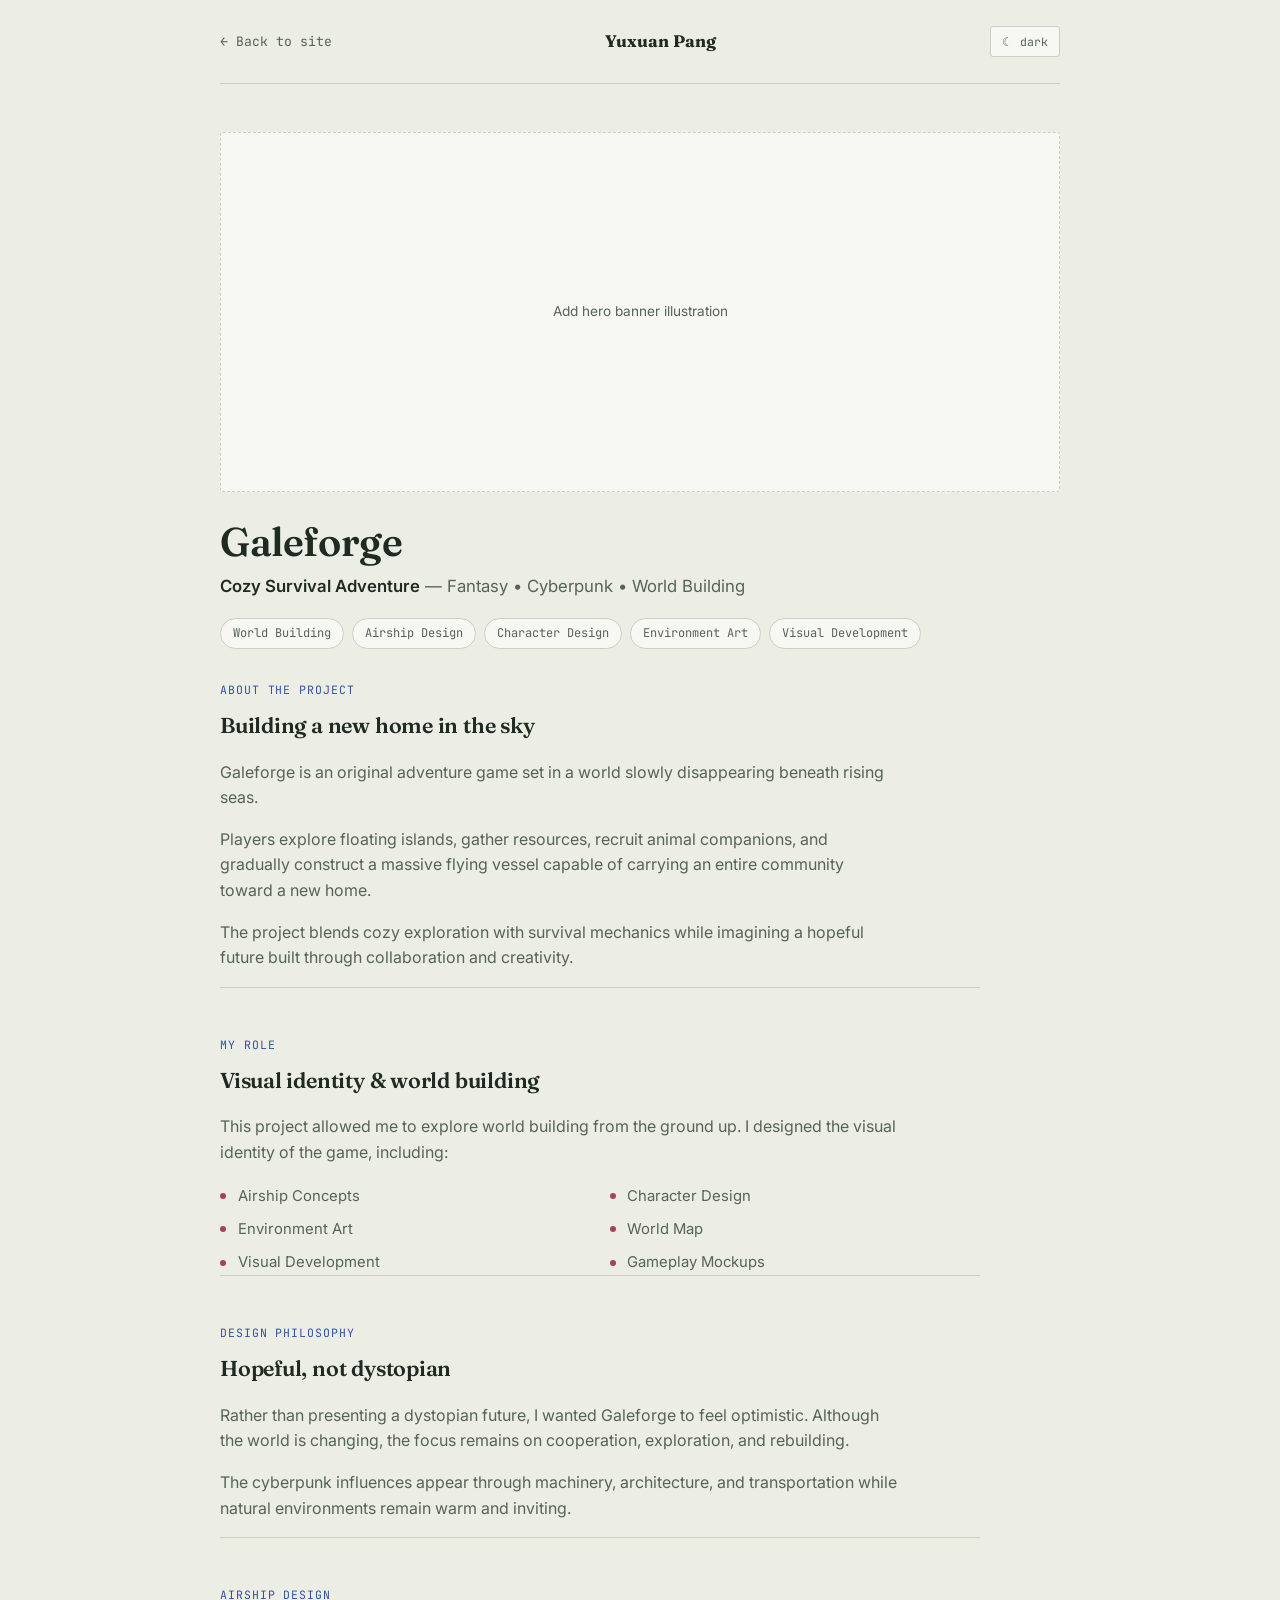
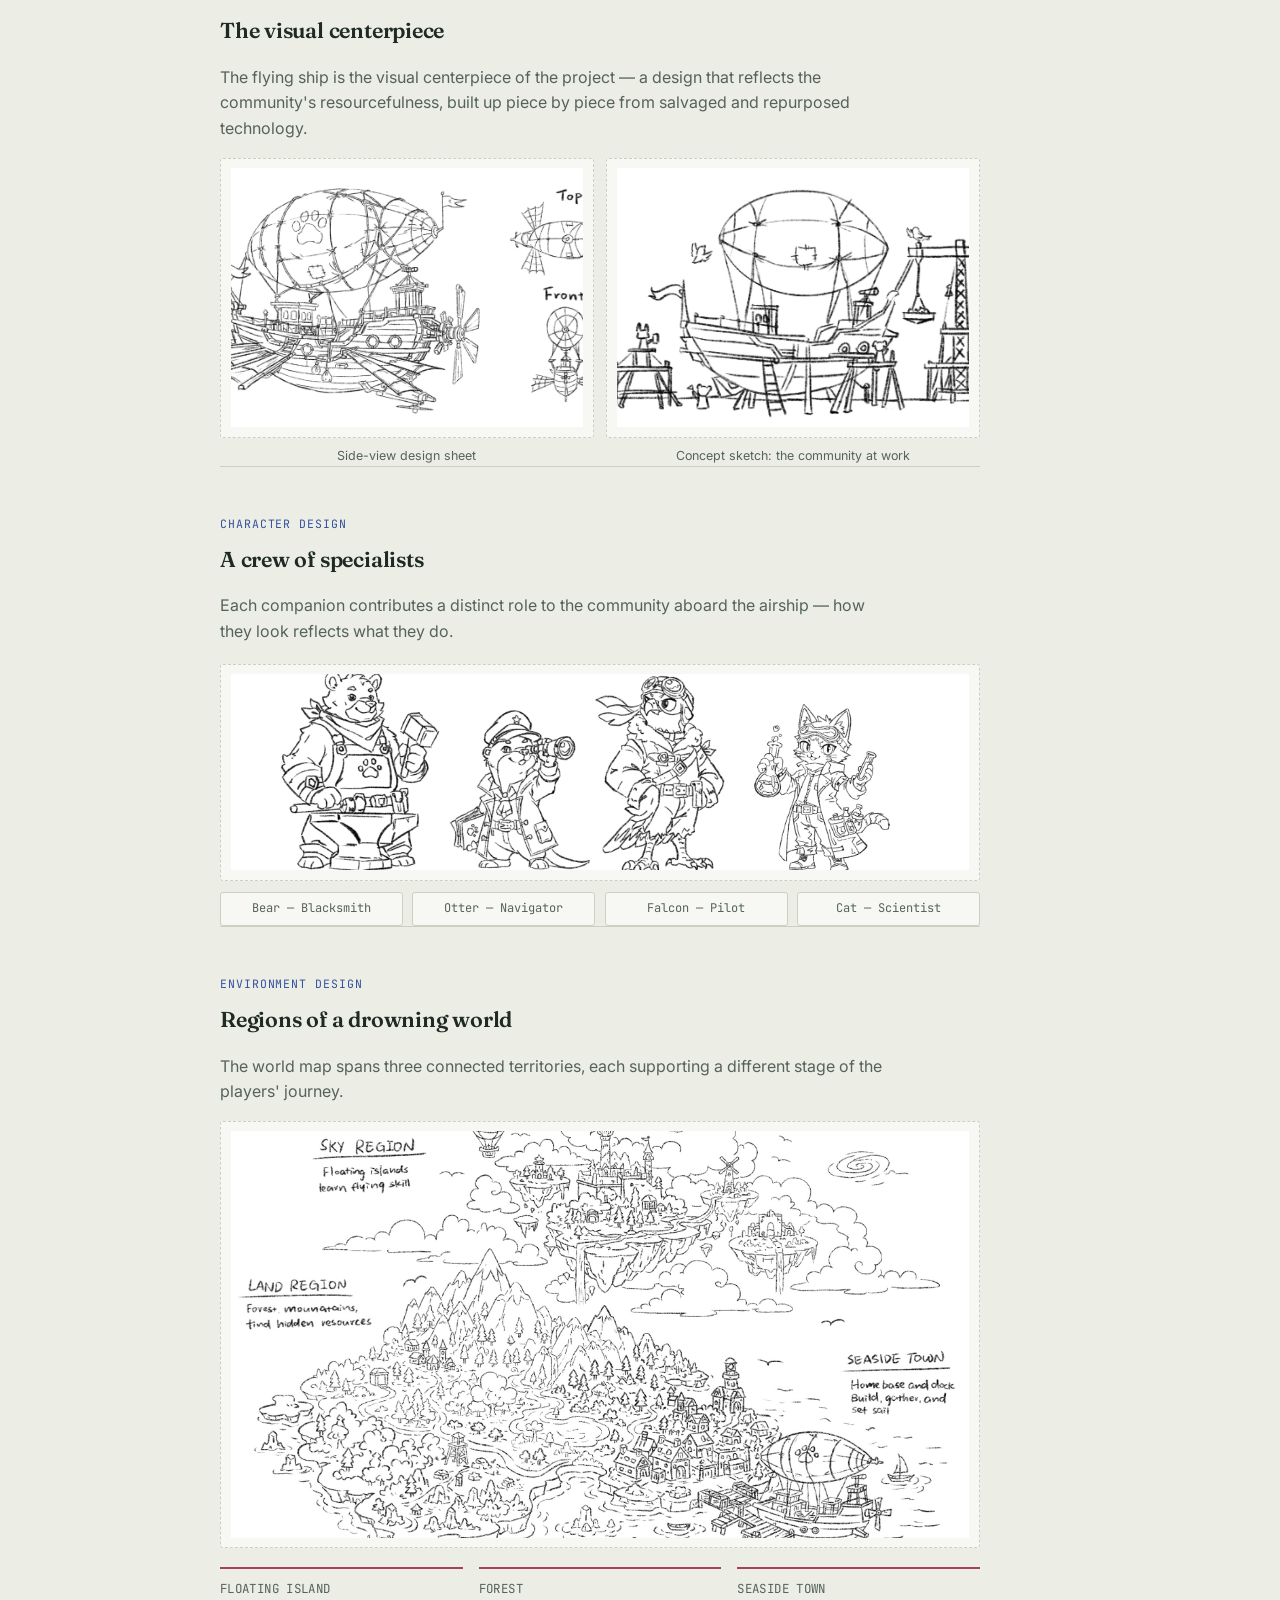
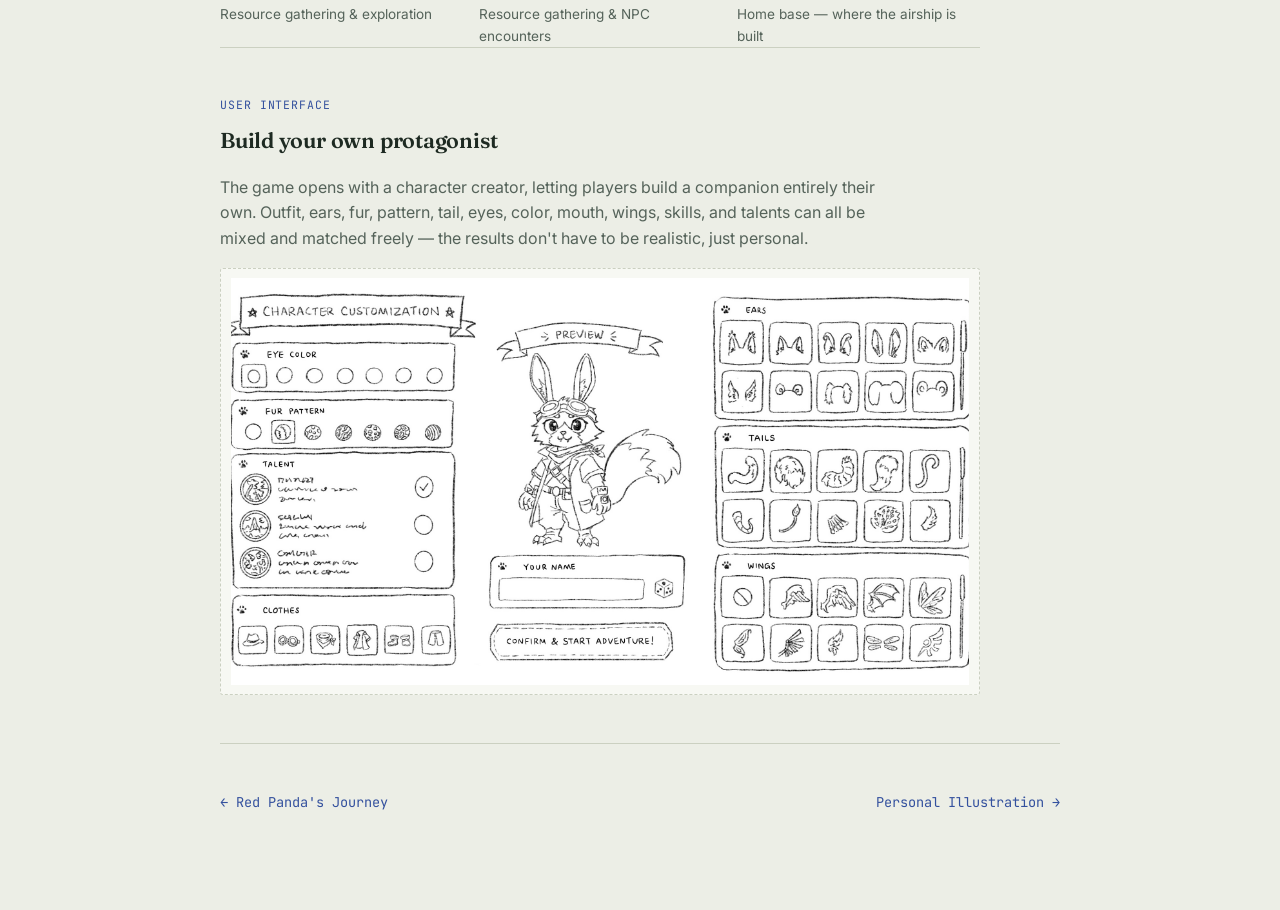
==== commit 6431568f: "d" ====
--- a/portforlio/galeforge.html
+++ b/portforlio/galeforge.html
@@ -139,7 +139,7 @@
         </p>
         <div class="show-tile wide-strip">
           <img
-            src="../assets/illustration/galeforge/2.jpg"
+            src="../assets/illustration/galeforge/2.JPG"
             alt="character lineup"
           />
         </div>
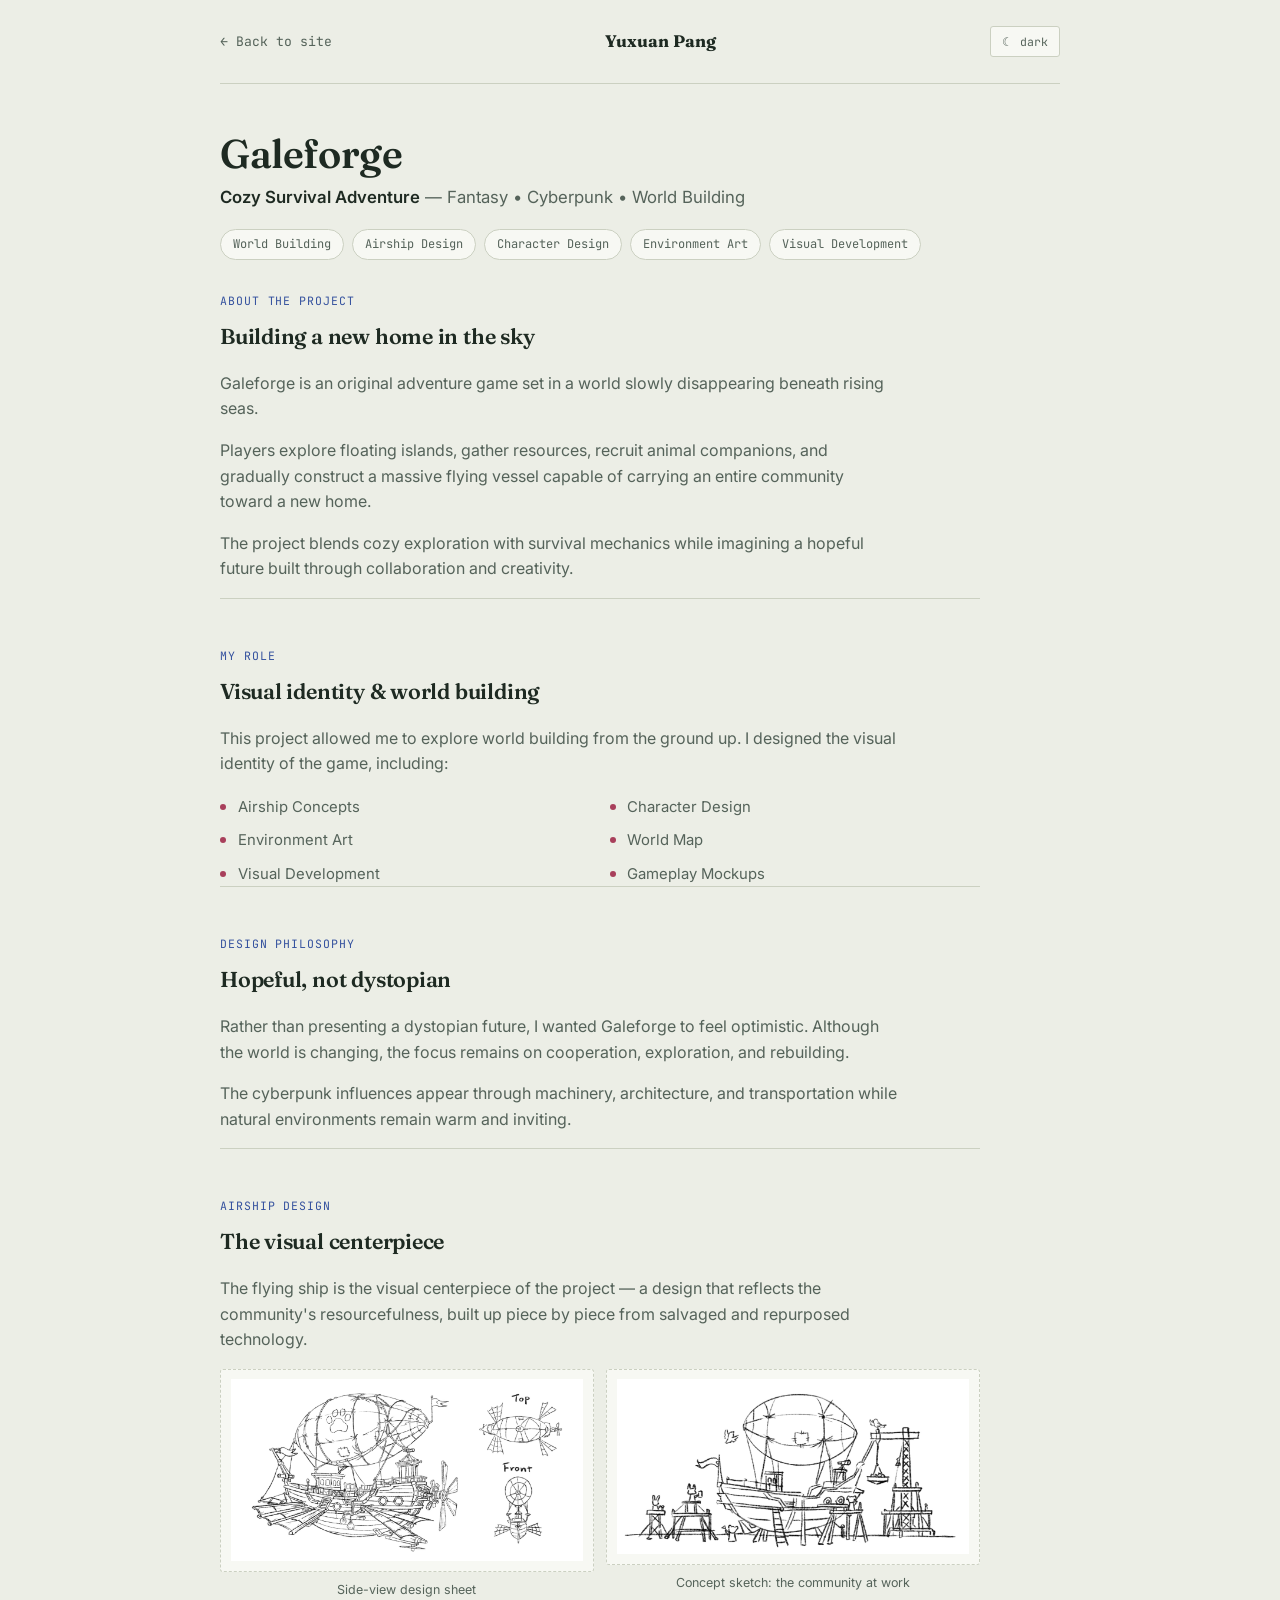
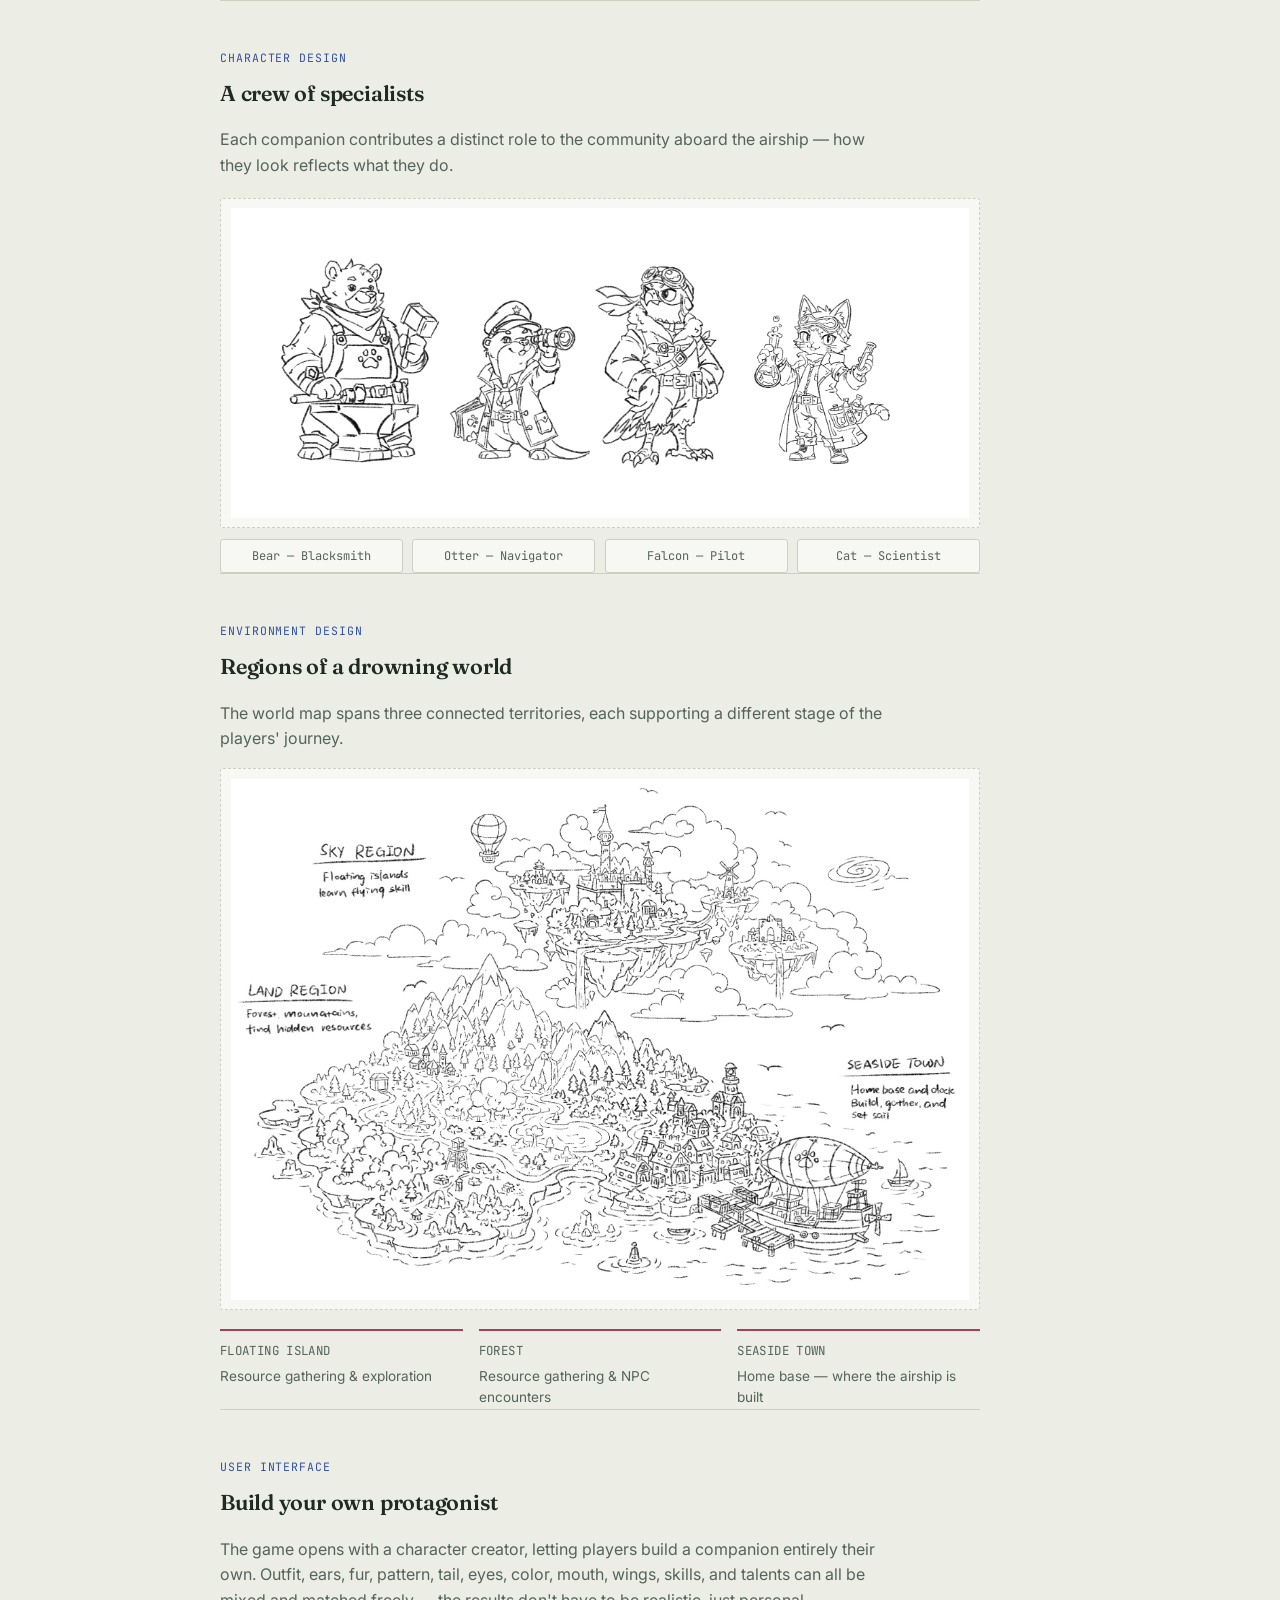
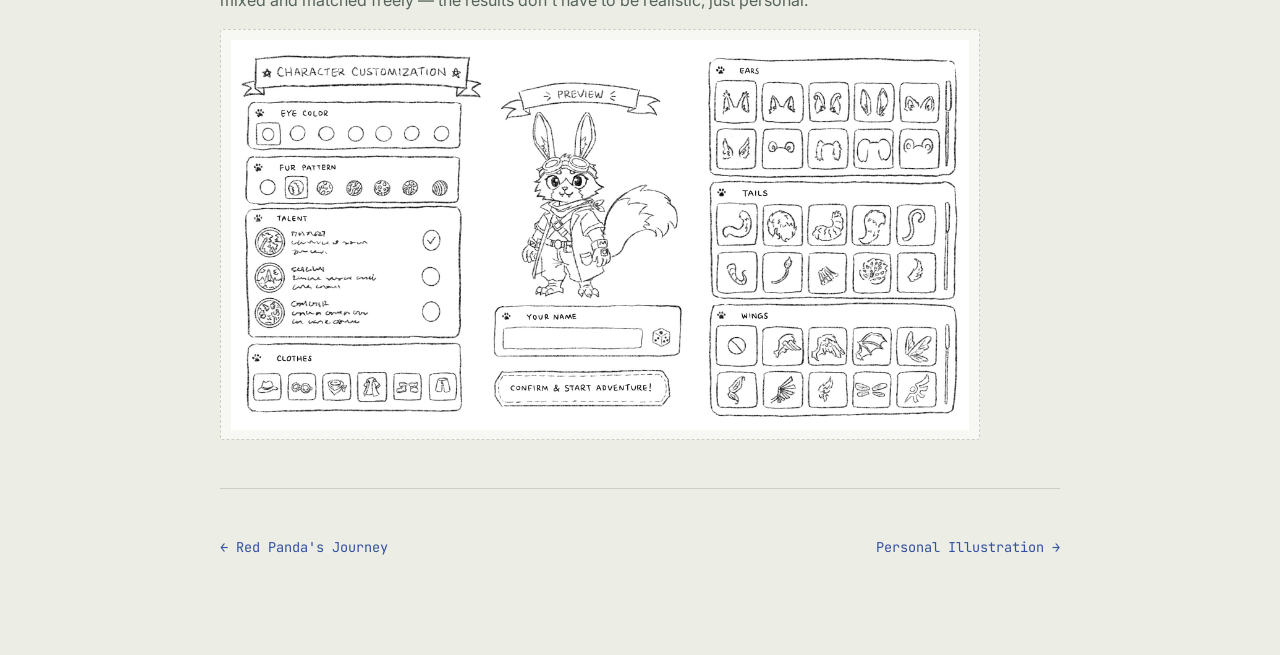
==== commit a2fb8f89: "panda" ====
--- a/portforlio/galeforge.html
+++ b/portforlio/galeforge.html
@@ -27,8 +27,6 @@
         </button>
       </div>
 
-      <div class="project-hero-banner">Add hero banner illustration</div>
-
       <div class="project-hero-title">
         <h1>Galeforge</h1>
         <p class="subtitle">
--- a/css/project.css
+++ b/css/project.css
@@ -297,3 +297,18 @@
   font-family: "JetBrains Mono", monospace;
   font-size: 0.85rem;
 }
+
+.show-tile.wide-4-3,
+.show-tile.wide-16-9,
+.show-tile.wide-strip {
+  aspect-ratio: auto;
+  height: auto;
+}
+.show-tile.wide-4-3 img,
+.show-tile.wide-16-9 img,
+.show-tile.wide-strip img {
+  width: 100%;
+  height: auto;
+  object-fit: contain;
+  display: block;
+}
